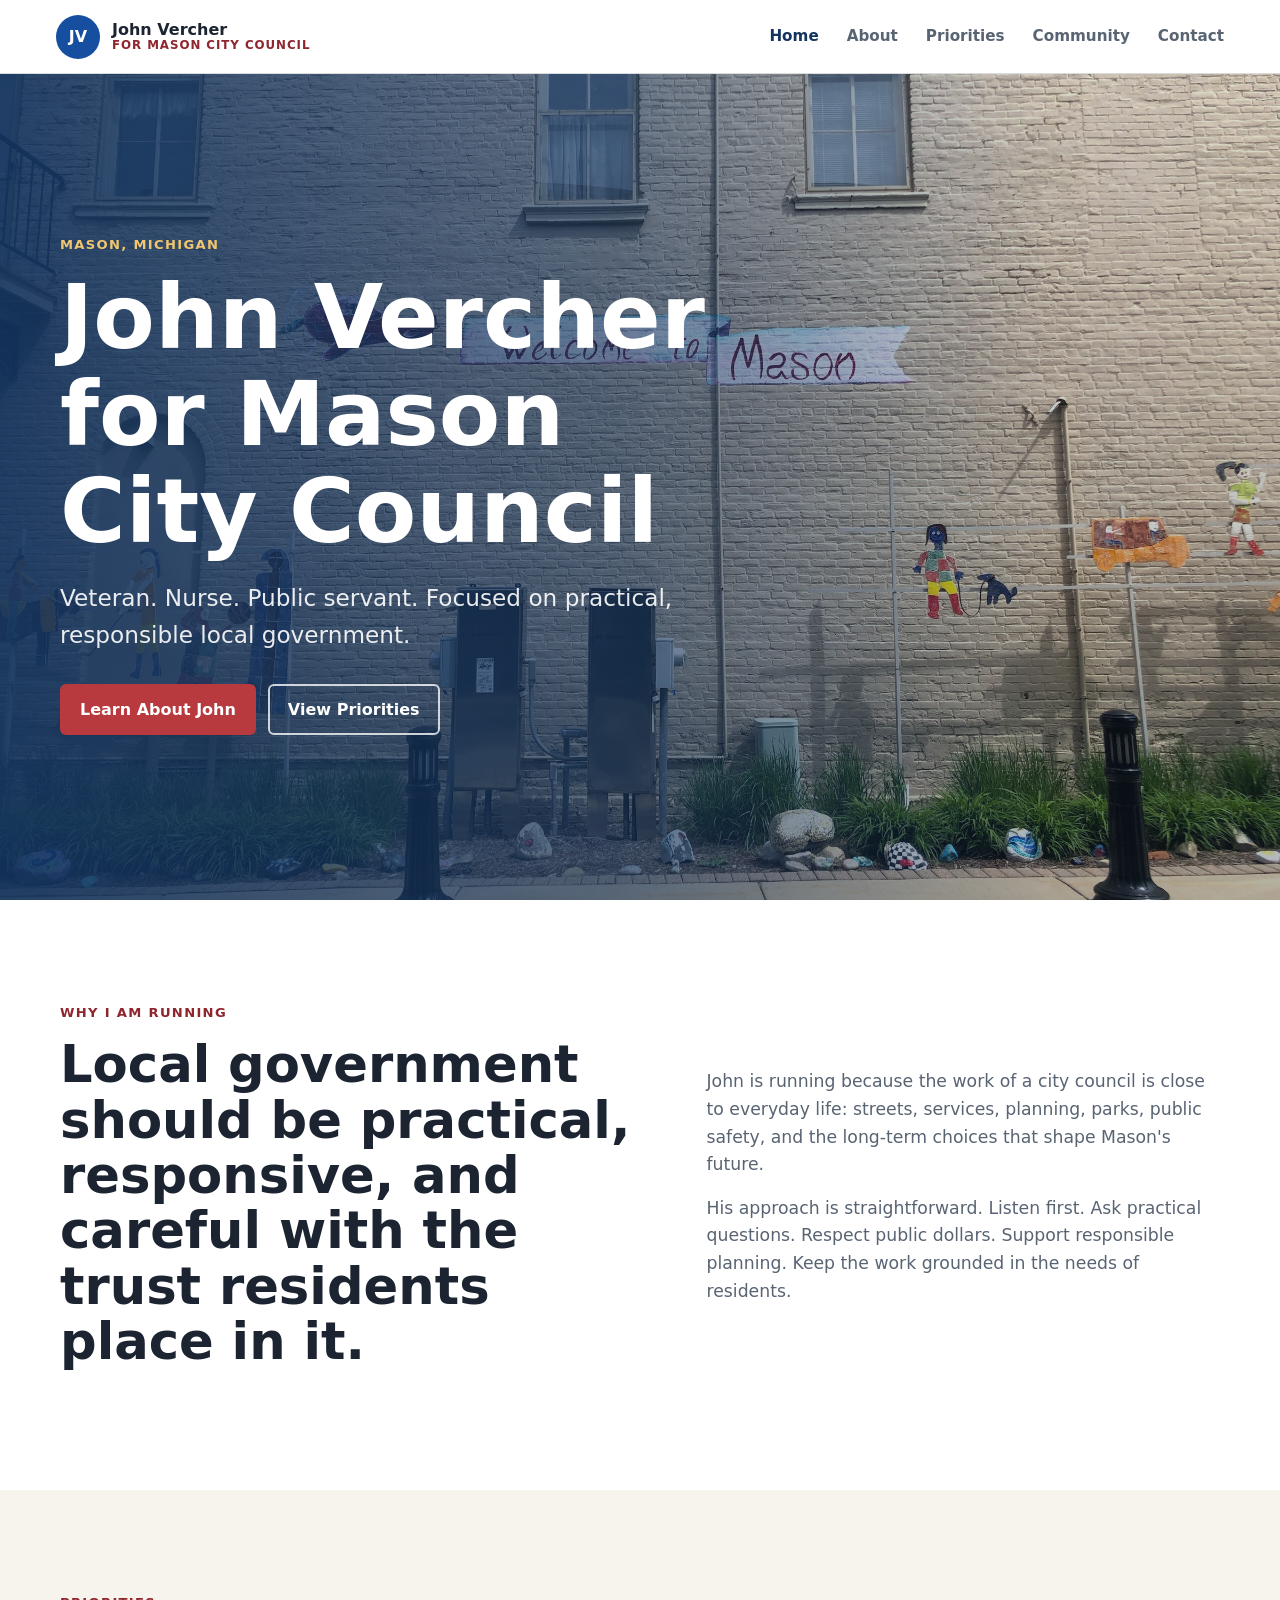
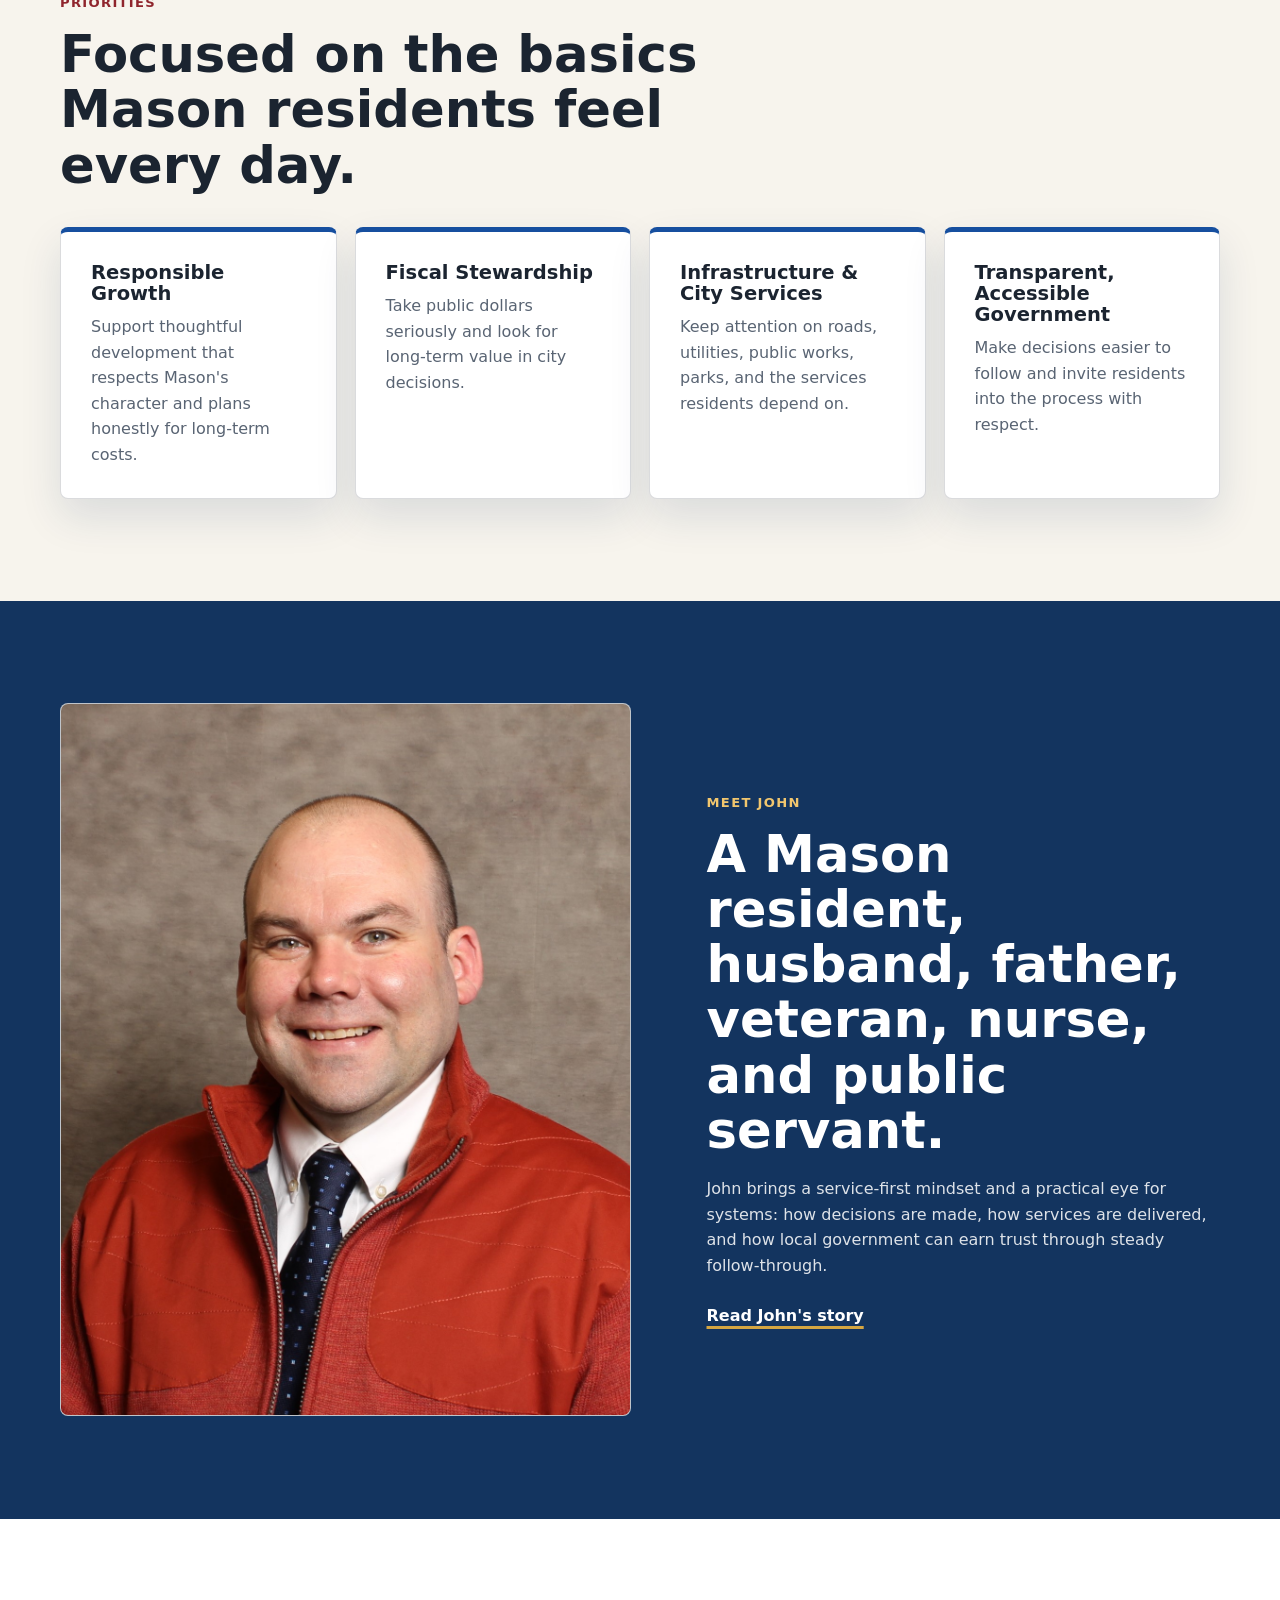
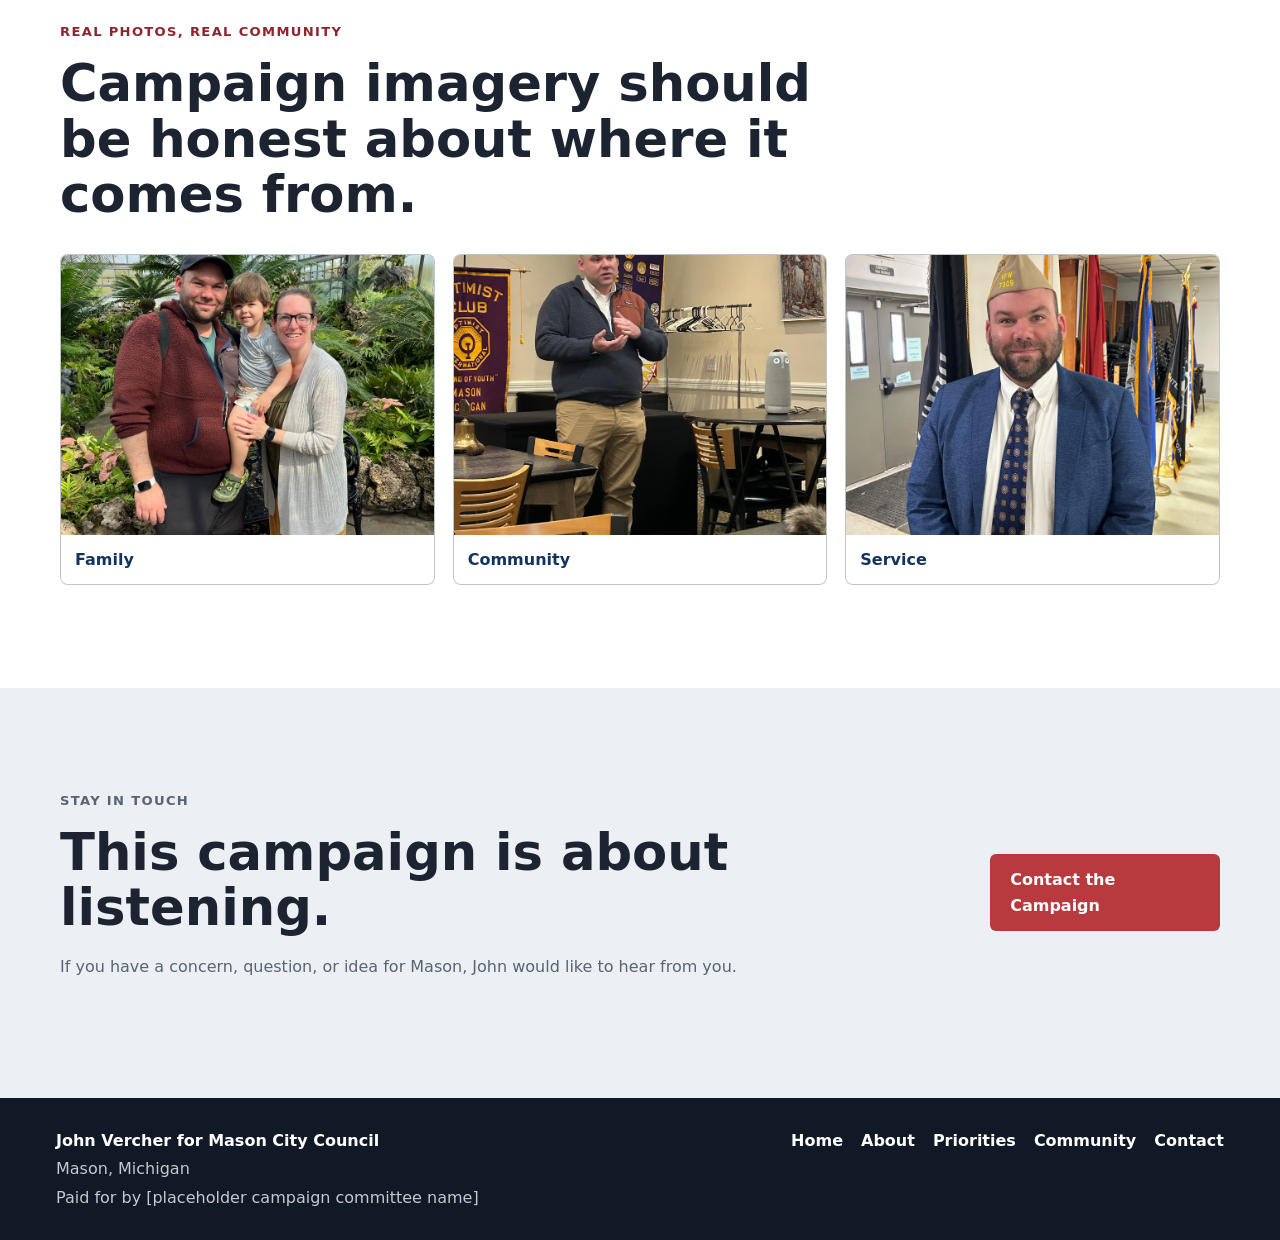
==== index.html @ 8ca31dbc "Build static campaign website" ====
<!doctype html>
<html lang="en">
  <head>
    <meta charset="utf-8">
    <meta name="viewport" content="width=device-width, initial-scale=1">
    <title>John Vercher for Mason City Council</title>
    <meta name="description" content="John Vercher is running for Mason City Council with a practical focus on service, responsible growth, fiscal stewardship, and accessible local government.">
    <meta property="og:title" content="John Vercher for Mason City Council">
    <meta property="og:description" content="Veteran. Nurse. Public servant. Focused on practical, responsible local government in Mason, Michigan.">
    <meta property="og:type" content="website">
    <meta property="og:image" content="https://johnvercher.com/assets/images/hero/welcome-to-mason-hero.jpg">
    <link rel="canonical" href="https://johnvercher.com/">
    <link rel="stylesheet" href="/css/brand.css?v=20260602b">
    <link rel="stylesheet" href="/css/base.css?v=20260602b">
    <script src="/js/main.js?v=20260602" defer></script>
  </head>
  <body>
    <a class="skip-link" href="#main">Skip to content</a>
    <header class="site-header">
      <a class="brand" href="/" aria-label="John Vercher for Mason City Council home">
        <span class="brand-mark" aria-hidden="true">JV</span>
        <span class="brand-text">
          <strong>John Vercher</strong>
          <small>for Mason City Council</small>
        </span>
      </a>
      <button class="nav-toggle" type="button" aria-expanded="false" aria-controls="site-nav">
        <span class="nav-toggle-bars" aria-hidden="true"></span>
        <span class="sr-only">Menu</span>
      </button>
      <nav id="site-nav" class="site-nav" aria-label="Primary navigation">
        <a aria-current="page" href="/">Home</a>
        <a href="/about.html">About</a>
        <a href="/priorities.html">Priorities</a>
        <a href="/community.html">Community</a>
        <a href="/contact.html">Contact</a>
      </nav>
    </header>

    <main id="main">
      <section class="hero hero-home">
        <div class="hero-photo" role="img" aria-label="A welcome to Mason sign in Mason, Michigan"></div>
        <div class="hero-shade"></div>
        <div class="hero-content">
          <p class="eyebrow">Mason, Michigan</p>
          <h1>John Vercher for Mason City Council</h1>
          <p class="hero-lede">Veteran. Nurse. Public servant. Focused on practical, responsible local government.</p>
          <div class="button-row" aria-label="Campaign links">
            <a class="button button-primary" href="/about.html">Learn About John</a>
            <a class="button button-secondary" href="/priorities.html">View Priorities</a>
          </div>
        </div>
      </section>

      <section class="section section-light">
        <div class="container split">
          <div>
            <p class="eyebrow">Why I am running</p>
            <h2>Local government should be practical, responsive, and careful with the trust residents place in it.</h2>
          </div>
          <div class="prose">
            <p>John is running because the work of a city council is close to everyday life: streets, services, planning, parks, public safety, and the long-term choices that shape Mason's future.</p>
            <p>His approach is straightforward. Listen first. Ask practical questions. Respect public dollars. Support responsible planning. Keep the work grounded in the needs of residents.</p>
          </div>
        </div>
      </section>

      <section class="section">
        <div class="container">
          <div class="section-heading">
            <p class="eyebrow">Priorities</p>
            <h2>Focused on the basics Mason residents feel every day.</h2>
          </div>
          <div class="card-grid four">
            <article class="card priority-card">
              <h3>Responsible Growth</h3>
              <p>Support thoughtful development that respects Mason's character and plans honestly for long-term costs.</p>
            </article>
            <article class="card priority-card">
              <h3>Fiscal Stewardship</h3>
              <p>Take public dollars seriously and look for long-term value in city decisions.</p>
            </article>
            <article class="card priority-card">
              <h3>Infrastructure & City Services</h3>
              <p>Keep attention on roads, utilities, public works, parks, and the services residents depend on.</p>
            </article>
            <article class="card priority-card">
              <h3>Transparent, Accessible Government</h3>
              <p>Make decisions easier to follow and invite residents into the process with respect.</p>
            </article>
          </div>
        </div>
      </section>

      <section class="section section-blue">
        <div class="container feature">
          <div class="photo-frame portrait-frame" data-placeholder="John Vercher campaign portrait">
            <img src="/assets/images/john/john-professional-profile-picture.JPG" alt="John Vercher, candidate for Mason City Council">
          </div>
          <div>
            <p class="eyebrow">Meet John</p>
            <h2>A Mason resident, husband, father, veteran, nurse, and public servant.</h2>
            <p>John brings a service-first mindset and a practical eye for systems: how decisions are made, how services are delivered, and how local government can earn trust through steady follow-through.</p>
            <a class="text-link light" href="/about.html">Read John's story</a>
          </div>
        </div>
      </section>

      <section class="section section-light">
        <div class="container">
          <div class="section-heading">
            <p class="eyebrow">Real photos, real community</p>
            <h2>Campaign imagery should be honest about where it comes from.</h2>
          </div>
          <div class="photo-strip">
            <figure data-placeholder="John Vercher with family">
              <img src="/assets/images/family/family-detroit-garden.jpg" alt="John Vercher with his family">
              <figcaption>Family</figcaption>
            </figure>
            <figure data-placeholder="John Vercher at a community event">
              <img src="/assets/images/community/john-presenting-optimist-club.jpg" alt="John Vercher presenting at a community event">
              <figcaption>Community</figcaption>
            </figure>
            <figure data-placeholder="John Vercher at a veteran event">
              <img src="/assets/images/vfw/john-vfw-event.jpg" alt="John Vercher at a veteran community event">
              <figcaption>Service</figcaption>
            </figure>
          </div>
        </div>
      </section>

      <section class="section cta">
        <div class="container cta-inner">
          <div>
            <p class="eyebrow">Stay in touch</p>
            <h2>This campaign is about listening.</h2>
            <p>If you have a concern, question, or idea for Mason, John would like to hear from you.</p>
          </div>
          <a class="button button-primary" href="/contact.html">Contact the Campaign</a>
        </div>
      </section>
    </main>

    <footer class="site-footer">
      <div>
        <strong>John Vercher for Mason City Council</strong>
        <span>Mason, Michigan</span>
        <span>Paid for by [placeholder campaign committee name]</span>
      </div>
      <nav aria-label="Footer navigation">
        <a href="/">Home</a>
        <a href="/about.html">About</a>
        <a href="/priorities.html">Priorities</a>
        <a href="/community.html">Community</a>
        <a href="/contact.html">Contact</a>
      </nav>
    </footer>
  </body>
</html>
---- css/brand.css ----
:root {
  color-scheme: light;
  --color-ink: #1b2430;
  --color-muted: #596473;
  --color-blue: #164f9f;
  --color-blue-dark: #13345f;
  --color-red: #b83a3f;
  --color-red-dark: #8f252d;
  --color-gold: #d5a642;
  --color-green: #496b57;
  --color-paper: #f7f4ed;
  --color-soft: #eceff3;
  --color-white: #ffffff;
  --color-line: rgba(27, 36, 48, 0.16);
  --shadow-soft: 0 18px 42px rgba(19, 52, 95, 0.12);
  --font-sans: ui-sans-serif, system-ui, -apple-system, BlinkMacSystemFont, "Segoe UI", sans-serif;
  --radius: 8px;
  --container: 1160px;
}
---- css/base.css ----
* {
  box-sizing: border-box;
}

html {
  scroll-behavior: smooth;
}

body {
  margin: 0;
  background: var(--color-paper);
  color: var(--color-ink);
  font-family: var(--font-sans);
  line-height: 1.6;
}

body.nav-open {
  overflow: hidden;
}

img {
  display: block;
  max-width: 100%;
}

a {
  color: inherit;
}

a:hover {
  color: var(--color-blue);
}

:focus-visible {
  outline: 3px solid rgba(213, 166, 66, 0.75);
  outline-offset: 4px;
}

h1,
h2,
h3,
p {
  margin-top: 0;
}

h1,
h2,
h3 {
  color: var(--color-ink);
  line-height: 1.08;
}

h1 {
  font-size: clamp(2.55rem, 7vw, 5.6rem);
  margin-bottom: 20px;
  max-width: 11ch;
}

h2 {
  font-size: clamp(1.9rem, 4vw, 3.25rem);
  margin-bottom: 18px;
}

h3 {
  font-size: 1.22rem;
  margin-bottom: 10px;
}

p {
  margin-bottom: 16px;
}

ul {
  margin: 0;
  padding-left: 1.2rem;
}

li + li {
  margin-top: 8px;
}

input,
select,
textarea,
button {
  font: inherit;
}

input,
select,
textarea {
  border: 1px solid var(--color-line);
  border-radius: 6px;
  color: var(--color-ink);
  min-height: 48px;
  padding: 10px 12px;
  width: 100%;
}

textarea {
  resize: vertical;
}

label {
  color: var(--color-blue-dark);
  font-weight: 800;
}

.sr-only {
  clip: rect(0, 0, 0, 0);
  border: 0;
  height: 1px;
  margin: -1px;
  overflow: hidden;
  padding: 0;
  position: absolute;
  white-space: nowrap;
  width: 1px;
}

.skip-link {
  background: var(--color-blue-dark);
  color: var(--color-white);
  font-weight: 800;
  left: 16px;
  padding: 10px 14px;
  position: fixed;
  top: 12px;
  transform: translateY(-140%);
  z-index: 100;
}

.skip-link:focus {
  transform: translateY(0);
}

.site-header {
  align-items: center;
  background: rgba(255, 255, 255, 0.96);
  border-bottom: 1px solid var(--color-line);
  display: flex;
  gap: 20px;
  justify-content: space-between;
  min-height: 74px;
  padding: 12px clamp(18px, 5vw, 56px);
  position: sticky;
  top: 0;
  z-index: 30;
}

.brand {
  align-items: center;
  display: inline-flex;
  gap: 12px;
  text-decoration: none;
}

.brand-mark {
  align-items: center;
  background: var(--color-blue);
  border-radius: 50%;
  color: var(--color-white);
  display: inline-flex;
  font-weight: 900;
  height: 44px;
  justify-content: center;
  width: 44px;
}

.brand-text strong,
.brand-text small {
  display: block;
}

.brand-text strong {
  color: var(--color-ink);
  line-height: 1.1;
}

.brand-text small {
  color: var(--color-red-dark);
  font-size: 0.74rem;
  font-weight: 900;
  letter-spacing: 0.08em;
  line-height: 1.2;
  text-transform: uppercase;
}

.site-nav {
  align-items: center;
  display: flex;
  flex-wrap: wrap;
  gap: clamp(12px, 2.5vw, 28px);
  justify-content: flex-end;
}

.site-nav a {
  color: var(--color-muted);
  font-size: 0.95rem;
  font-weight: 800;
  text-decoration: none;
}

.site-nav a[aria-current="page"],
.site-nav a:hover {
  color: var(--color-blue-dark);
}

.nav-toggle {
  background: var(--color-white);
  border: 1px solid var(--color-line);
  border-radius: 6px;
  color: var(--color-blue-dark);
  display: none;
  height: 44px;
  padding: 0;
  width: 44px;
}

.nav-toggle-bars,
.nav-toggle-bars::before,
.nav-toggle-bars::after {
  background: currentColor;
  display: block;
  height: 2px;
  margin: auto;
  position: relative;
  width: 20px;
}

.nav-toggle-bars::before,
.nav-toggle-bars::after {
  content: "";
  position: absolute;
}

.nav-toggle-bars::before {
  top: -6px;
}

.nav-toggle-bars::after {
  top: 6px;
}

.container {
  margin: 0 auto;
  max-width: var(--container);
  width: min(calc(100% - 36px), var(--container));
}

.narrow {
  max-width: 820px;
}

.section {
  padding: clamp(58px, 8vw, 104px) 0;
}

.section-light {
  background: var(--color-white);
}

.section-blue {
  background: var(--color-blue-dark);
  color: rgba(255, 255, 255, 0.86);
}

.section-blue h1,
.section-blue h2,
.section-blue h3 {
  color: var(--color-white);
}

.section-heading {
  max-width: 760px;
}

.eyebrow {
  color: var(--color-red-dark);
  font-size: 0.82rem;
  font-weight: 900;
  letter-spacing: 0.1em;
  margin-bottom: 14px;
  text-transform: uppercase;
}

.section-blue .eyebrow,
.hero .eyebrow {
  color: #f1c66e;
}

.prose {
  color: var(--color-muted);
  font-size: 1.08rem;
}

.split,
.feature,
.contact-layout {
  align-items: center;
  display: grid;
  gap: clamp(28px, 7vw, 76px);
  grid-template-columns: minmax(0, 1fr) minmax(280px, 0.9fr);
}

.feature.reverse {
  grid-template-columns: minmax(280px, 0.9fr) minmax(0, 1fr);
}

.hero {
  min-height: calc(100svh - 74px);
  overflow: hidden;
  position: relative;
}

.hero-photo,
.hero-shade {
  inset: 0;
  position: absolute;
}

.hero-photo {
  background:
    url("/assets/images/hero/welcome-to-mason-hero.jpg") center / cover no-repeat,
    linear-gradient(135deg, #d6b37b, #315c86);
}

.hero-shade {
  background:
    linear-gradient(90deg, rgba(19, 52, 95, 0.9), rgba(19, 52, 95, 0.58) 48%, rgba(19, 52, 95, 0.08) 82%),
    linear-gradient(0deg, rgba(27, 36, 48, 0.28), rgba(27, 36, 48, 0.08));
}

.hero-content {
  color: var(--color-white);
  margin: 0 auto;
  max-width: var(--container);
  padding: clamp(86px, 15vw, 160px) 0 clamp(58px, 10vw, 96px);
  position: relative;
  width: min(calc(100% - 36px), var(--container));
  z-index: 1;
}

.hero-content h1,
.hero-content h2 {
  color: var(--color-white);
}

.hero-lede,
.page-lede {
  font-size: clamp(1.14rem, 2vw, 1.45rem);
  max-width: 680px;
}

.hero-lede {
  color: rgba(255, 255, 255, 0.9);
  max-width: 720px;
}

.button-row {
  display: flex;
  flex-wrap: wrap;
  gap: 12px;
  margin-top: 30px;
}

.button {
  align-items: center;
  border: 2px solid transparent;
  border-radius: 6px;
  cursor: pointer;
  display: inline-flex;
  font-weight: 900;
  justify-content: center;
  min-height: 48px;
  padding: 11px 18px;
  text-decoration: none;
}

.button-primary {
  background: var(--color-red);
  color: var(--color-white);
}

.button-primary:hover {
  background: var(--color-red-dark);
  color: var(--color-white);
}

.button-secondary {
  border-color: rgba(255, 255, 255, 0.78);
  color: var(--color-white);
}

.button-secondary:hover {
  background: rgba(255, 255, 255, 0.12);
  color: var(--color-white);
}

.card-grid {
  display: grid;
  gap: 18px;
  margin-top: 34px;
}

.card-grid.three {
  grid-template-columns: repeat(3, minmax(0, 1fr));
}

.card-grid.four {
  grid-template-columns: repeat(4, minmax(0, 1fr));
}

.card {
  background: var(--color-white);
  border: 1px solid var(--color-line);
  border-radius: var(--radius);
  box-shadow: var(--shadow-soft);
  padding: clamp(22px, 3vw, 30px);
}

.card p {
  color: var(--color-muted);
  margin-bottom: 0;
}

.priority-card {
  border-top: 5px solid var(--color-blue);
}

.photo-frame,
.gallery-grid figure,
.photo-strip figure {
  background: #dfe4e8;
  border: 1px solid var(--color-line);
  border-radius: var(--radius);
  overflow: hidden;
  position: relative;
}

.photo-frame {
  aspect-ratio: 4 / 3;
  min-height: 260px;
}

.portrait-frame {
  aspect-ratio: 4 / 5;
}

.photo-frame img,
.gallery-grid img,
.photo-strip img {
  height: 100%;
  object-fit: cover;
  width: 100%;
}

.photo-frame.is-missing img,
.gallery-grid figure.is-missing img,
.photo-strip figure.is-missing img {
  display: none;
}

.photo-frame.is-missing::before,
.gallery-grid figure.is-missing::before,
.photo-strip figure.is-missing::before {
  align-items: center;
  color: var(--color-blue-dark);
  content: attr(data-placeholder);
  display: flex;
  font-weight: 900;
  inset: 0;
  justify-content: center;
  min-height: 220px;
  padding: 24px;
  position: absolute;
  text-align: center;
}

.photo-strip figure.is-missing::before,
.gallery-grid figure.is-missing::before {
  bottom: 48px;
}

.text-link {
  color: var(--color-blue-dark);
  display: inline-flex;
  font-weight: 900;
  margin-top: 8px;
  text-decoration-color: var(--color-gold);
  text-decoration-thickness: 3px;
  text-underline-offset: 5px;
}

.text-link.light {
  color: var(--color-white);
}

.photo-strip {
  display: grid;
  gap: 18px;
  grid-template-columns: repeat(3, minmax(0, 1fr));
  margin-top: 32px;
}

figure {
  margin: 0;
}

.photo-strip figure,
.gallery-grid figure {
  display: grid;
  grid-template-rows: 1fr auto;
}

.photo-strip img {
  aspect-ratio: 4 / 3;
}

figcaption {
  background: var(--color-white);
  color: var(--color-blue-dark);
  font-weight: 900;
  padding: 12px 14px;
}

.cta {
  background: var(--color-soft);
}

.cta-inner {
  align-items: center;
  display: flex;
  gap: 24px;
  justify-content: space-between;
}

.cta-inner p {
  color: var(--color-muted);
  max-width: 680px;
}

.page-hero {
  background: var(--color-soft);
  padding: clamp(58px, 9vw, 112px) 0;
}

.page-hero-image {
  background:
    linear-gradient(90deg, rgba(19, 52, 95, 0.92), rgba(19, 52, 95, 0.68)),
    url("/assets/images/hero/welcome-to-mason-hero.jpg") center / cover no-repeat;
  color: rgba(255, 255, 255, 0.88);
}

.page-hero-image h1,
.page-hero-image .page-lede {
  color: var(--color-white);
}

.page-hero .split {
  align-items: center;
}

.priority-list {
  display: grid;
  gap: 20px;
}

.priority-detail {
  background: var(--color-paper);
  border-left: 5px solid var(--color-blue);
  border-radius: var(--radius);
  padding: clamp(22px, 4vw, 34px);
}

.priority-detail h2 {
  font-size: clamp(1.6rem, 3vw, 2.2rem);
}

.priority-detail h3 {
  color: var(--color-red-dark);
  font-size: 1rem;
  margin-top: 20px;
  text-transform: uppercase;
}

.gallery-grid {
  display: grid;
  gap: 18px;
  grid-template-columns: repeat(2, minmax(0, 1fr));
  margin-top: 34px;
}

.gallery-grid img {
  aspect-ratio: 16 / 10;
}

.contact-layout {
  align-items: start;
  grid-template-columns: minmax(240px, 0.65fr) minmax(300px, 1fr);
}

.contact-panel,
.contact-form {
  background: var(--color-white);
  border: 1px solid var(--color-line);
  border-radius: var(--radius);
  box-shadow: var(--shadow-soft);
  padding: clamp(22px, 4vw, 34px);
}

.contact-panel p {
  color: var(--color-muted);
}

.contact-panel a {
  color: var(--color-blue-dark);
  font-weight: 800;
}

.contact-form {
  display: grid;
  gap: 12px;
}

.contact-form button {
  justify-self: start;
  margin-top: 10px;
}

.site-footer {
  background: #111927;
  color: rgba(255, 255, 255, 0.76);
  display: flex;
  gap: 24px;
  justify-content: space-between;
  padding: 30px clamp(18px, 5vw, 56px);
}

.site-footer div,
.site-footer nav {
  display: flex;
  flex-wrap: wrap;
  gap: 10px 18px;
}

.site-footer div {
  flex-direction: column;
  gap: 3px;
}

.site-footer strong,
.site-footer a {
  color: var(--color-white);
}

.site-footer a {
  font-weight: 800;
  text-decoration: none;
}

@media (prefers-reduced-motion: reduce) {
  *,
  *::before,
  *::after {
    animation-duration: 0.01ms !important;
    animation-iteration-count: 1 !important;
    scroll-behavior: auto !important;
    transition-duration: 0.01ms !important;
  }
}

@media (max-width: 980px) {
  .card-grid.four,
  .card-grid.three {
    grid-template-columns: repeat(2, minmax(0, 1fr));
  }
}

@media (max-width: 760px) {
  .site-header {
    align-items: center;
  }

  .nav-toggle {
    display: inline-flex;
  }

  .site-nav {
    align-content: start;
    background: var(--color-white);
    border-top: 1px solid var(--color-line);
    bottom: 0;
    display: none;
    flex-direction: column;
    gap: 0;
    justify-content: start;
    left: 0;
    padding: 20px;
    position: fixed;
    right: 0;
    top: 74px;
  }

  body.nav-open .site-nav {
    display: flex;
  }

  .site-nav a {
    border-bottom: 1px solid var(--color-line);
    font-size: 1.15rem;
    padding: 15px 0;
    width: 100%;
  }

  .split,
  .feature,
  .feature.reverse,
  .contact-layout,
  .card-grid.four,
  .card-grid.three,
  .photo-strip,
  .gallery-grid {
    grid-template-columns: 1fr;
  }

  .hero {
    min-height: auto;
  }

  .hero-shade {
    background: linear-gradient(90deg, rgba(19, 52, 95, 0.92), rgba(19, 52, 95, 0.62));
  }

  .cta-inner,
  .site-footer {
    align-items: flex-start;
    flex-direction: column;
  }

  .button,
  .contact-form button {
    width: 100%;
  }
}
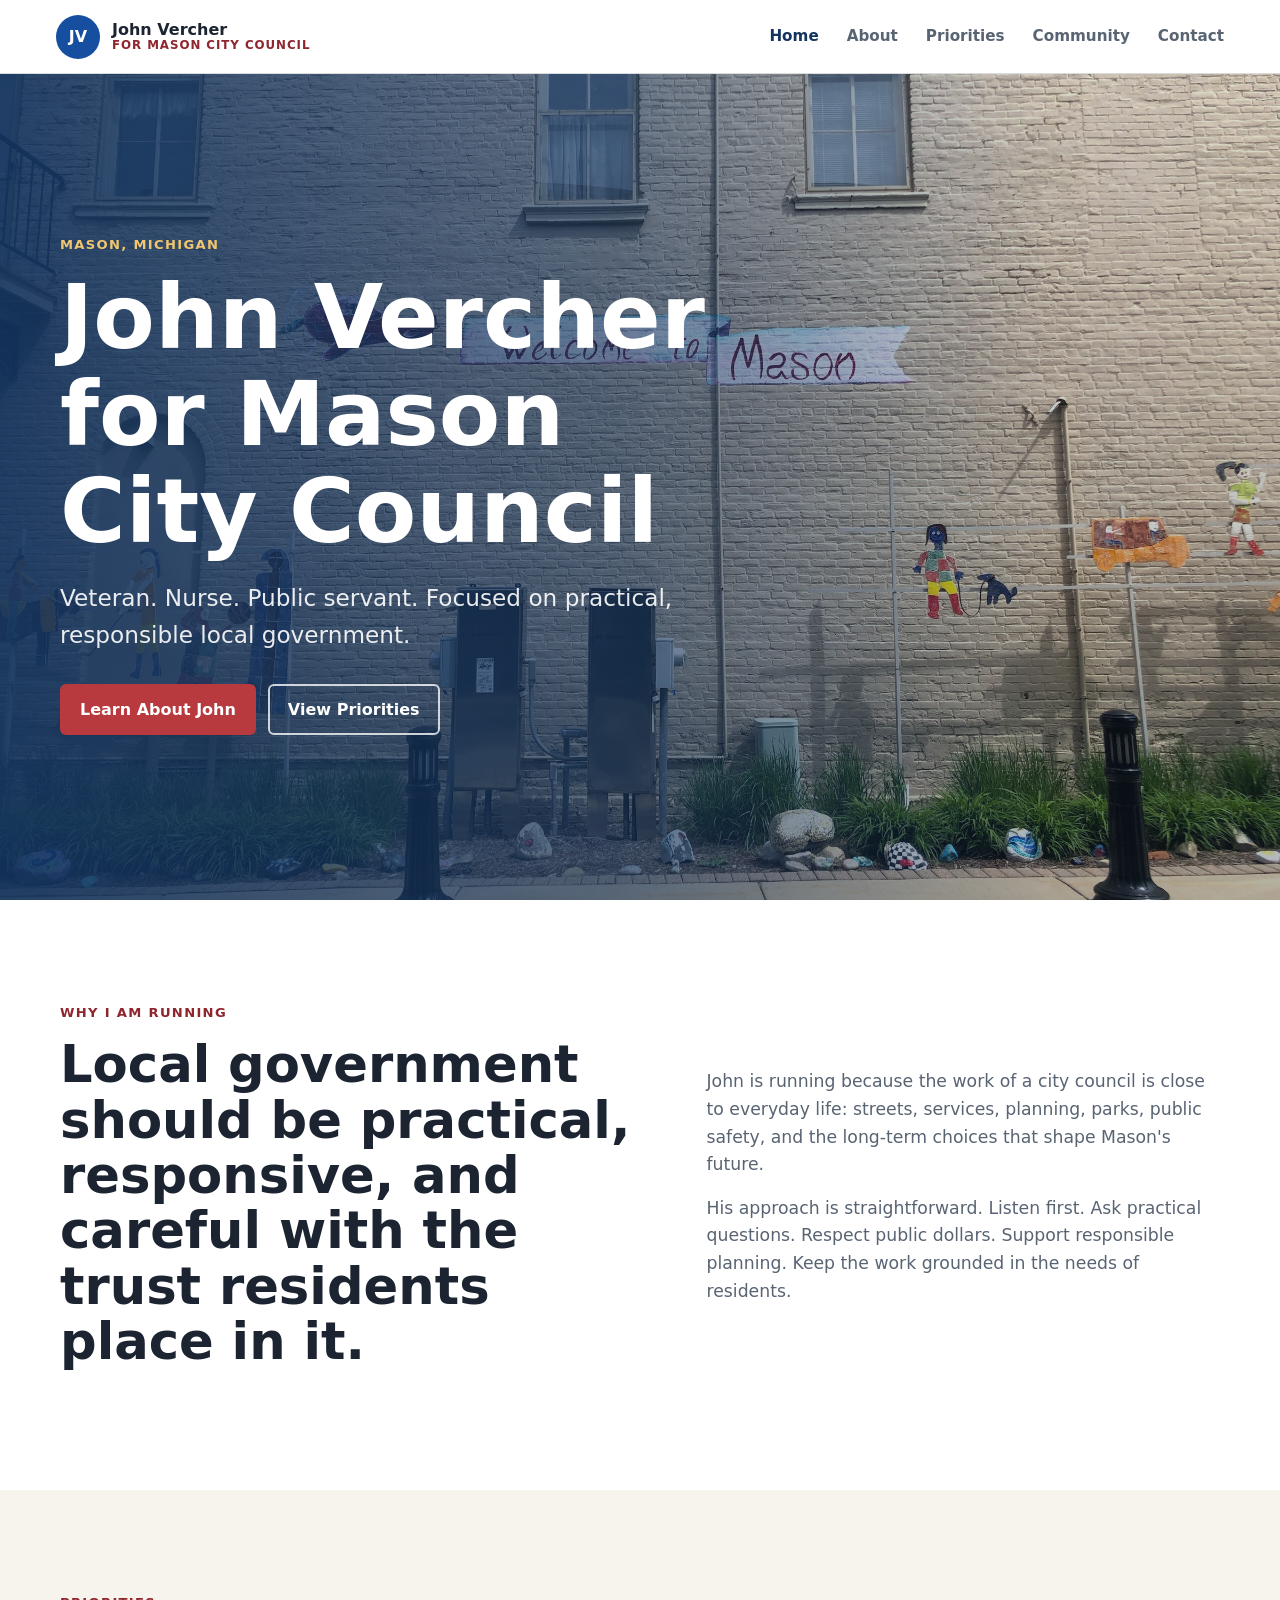
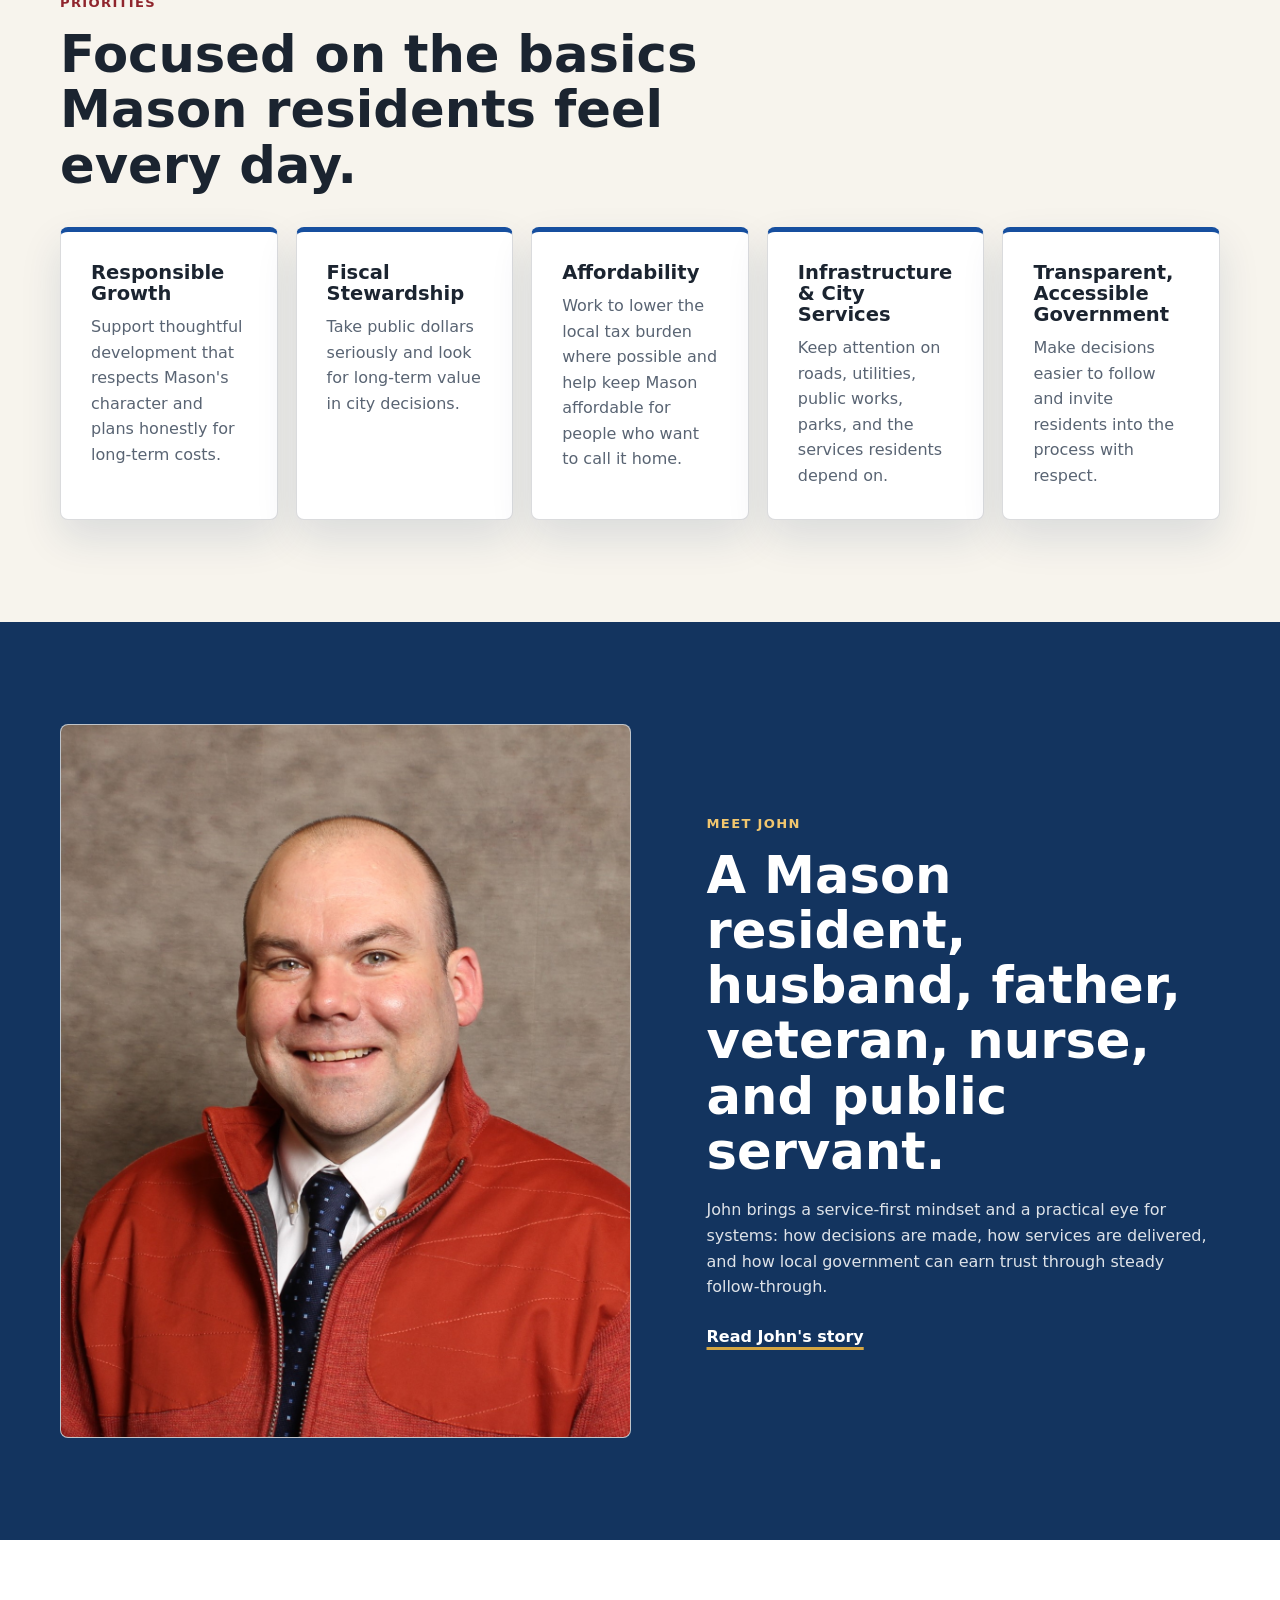
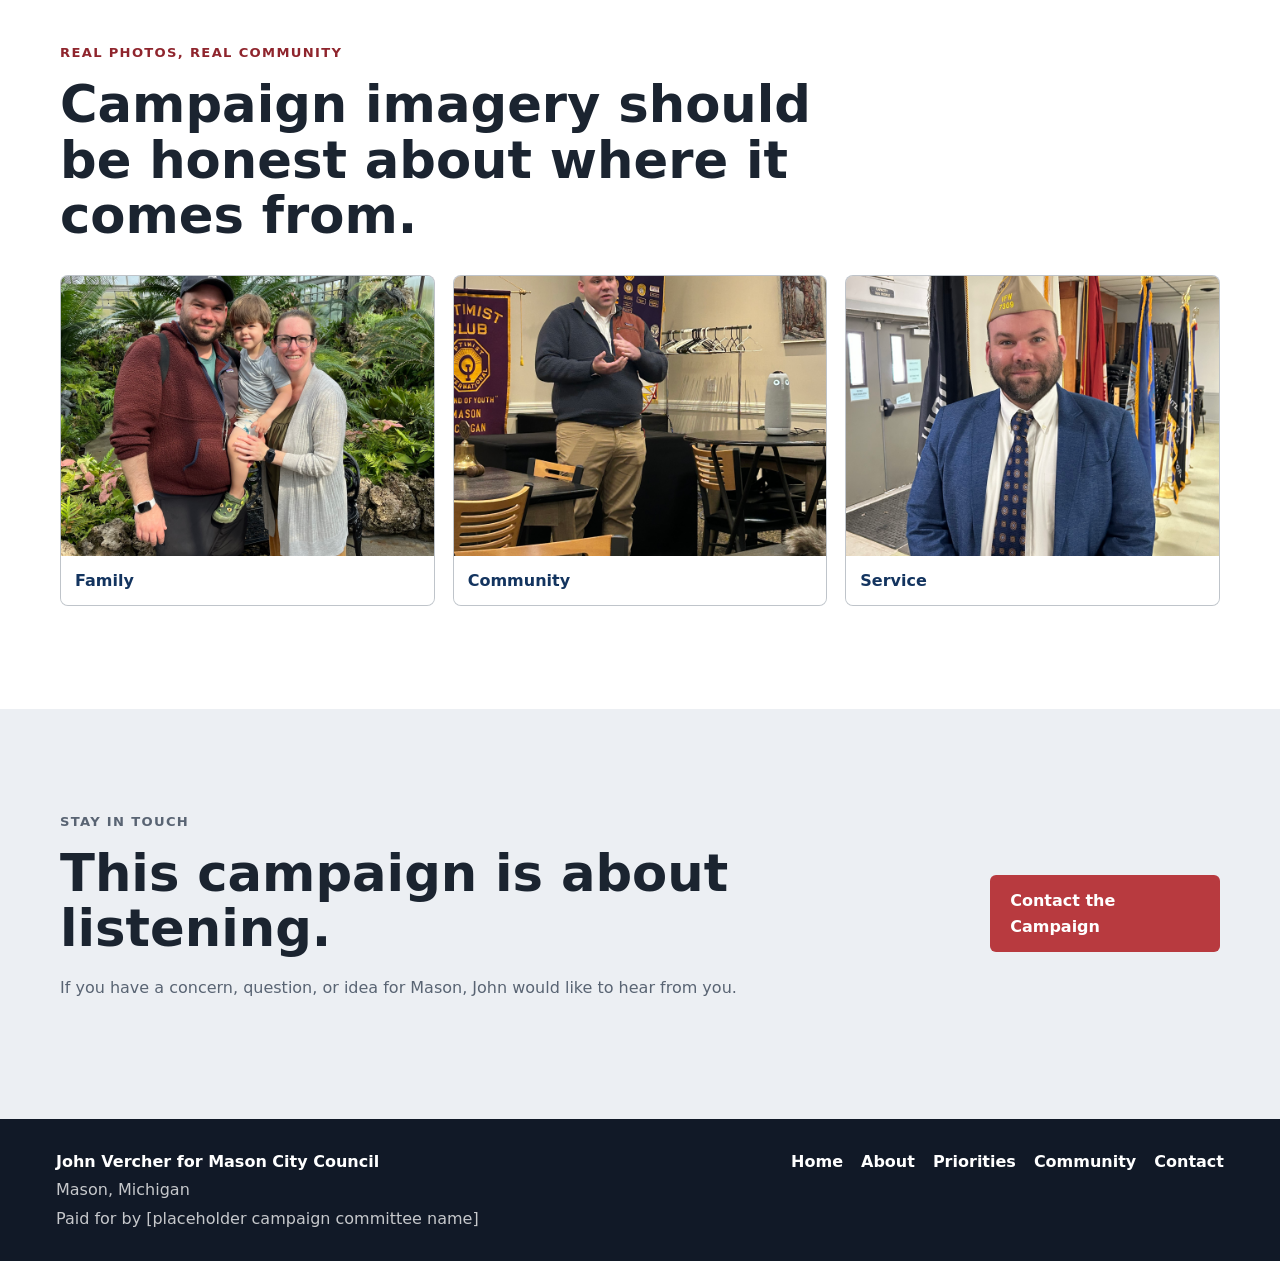
==== commit fdd7f420: "Update campaign copy and photo framing" ====
--- a/index.html
+++ b/index.html
@@ -4,14 +4,14 @@
     <meta charset="utf-8">
     <meta name="viewport" content="width=device-width, initial-scale=1">
     <title>John Vercher for Mason City Council</title>
-    <meta name="description" content="John Vercher is running for Mason City Council with a practical focus on service, responsible growth, fiscal stewardship, and accessible local government.">
+    <meta name="description" content="John Vercher is running for Mason City Council with a practical focus on service, responsible growth, affordability, fiscal stewardship, and accessible local government.">
     <meta property="og:title" content="John Vercher for Mason City Council">
     <meta property="og:description" content="Veteran. Nurse. Public servant. Focused on practical, responsible local government in Mason, Michigan.">
     <meta property="og:type" content="website">
     <meta property="og:image" content="https://johnvercher.com/assets/images/hero/welcome-to-mason-hero.jpg">
     <link rel="canonical" href="https://johnvercher.com/">
-    <link rel="stylesheet" href="/css/brand.css?v=20260602b">
-    <link rel="stylesheet" href="/css/base.css?v=20260602b">
+    <link rel="stylesheet" href="/css/brand.css?v=20260602c">
+    <link rel="stylesheet" href="/css/base.css?v=20260602c">
     <script src="/js/main.js?v=20260602" defer></script>
   </head>
   <body>
@@ -71,7 +71,7 @@
             <p class="eyebrow">Priorities</p>
             <h2>Focused on the basics Mason residents feel every day.</h2>
           </div>
-          <div class="card-grid four">
+          <div class="card-grid priority-preview">
             <article class="card priority-card">
               <h3>Responsible Growth</h3>
               <p>Support thoughtful development that respects Mason's character and plans honestly for long-term costs.</p>
@@ -79,6 +79,10 @@
             <article class="card priority-card">
               <h3>Fiscal Stewardship</h3>
               <p>Take public dollars seriously and look for long-term value in city decisions.</p>
+            </article>
+            <article class="card priority-card">
+              <h3>Affordability</h3>
+              <p>Work to lower the local tax burden where possible and help keep Mason affordable for people who want to call it home.</p>
             </article>
             <article class="card priority-card">
               <h3>Infrastructure & City Services</h3>
--- a/css/base.css
+++ b/css/base.css
@@ -411,6 +411,10 @@
   grid-template-columns: repeat(4, minmax(0, 1fr));
 }
 
+.priority-preview {
+  grid-template-columns: repeat(auto-fit, minmax(210px, 1fr));
+}
+
 .card {
   background: var(--color-white);
   border: 1px solid var(--color-line);
@@ -453,6 +457,14 @@
   height: 100%;
   object-fit: cover;
   width: 100%;
+}
+
+.photo-contain {
+  background: #e8edf1;
+}
+
+.photo-contain img {
+  object-fit: contain;
 }
 
 .photo-frame.is-missing img,
@@ -672,6 +684,7 @@
 
 @media (max-width: 980px) {
   .card-grid.four,
+  .priority-preview,
   .card-grid.three {
     grid-template-columns: repeat(2, minmax(0, 1fr));
   }
@@ -718,6 +731,7 @@
   .feature.reverse,
   .contact-layout,
   .card-grid.four,
+  .priority-preview,
   .card-grid.three,
   .photo-strip,
   .gallery-grid {
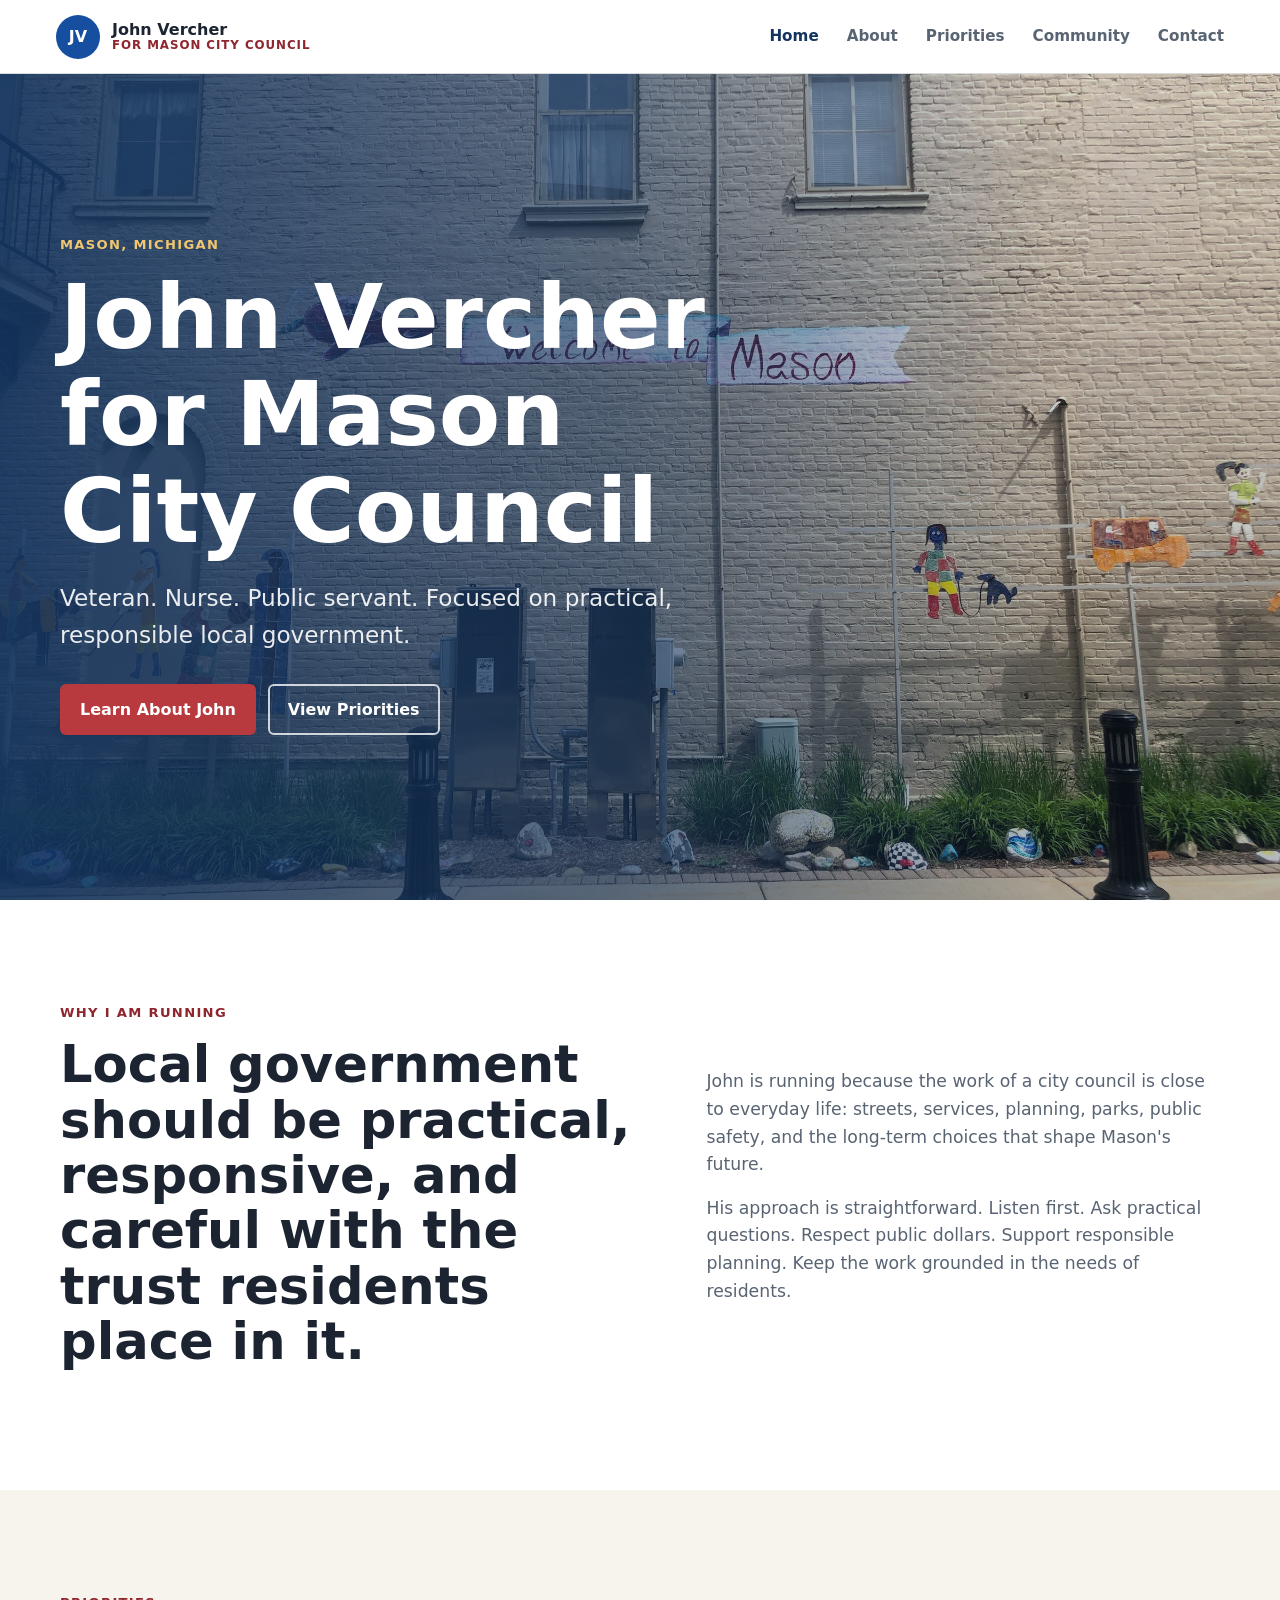
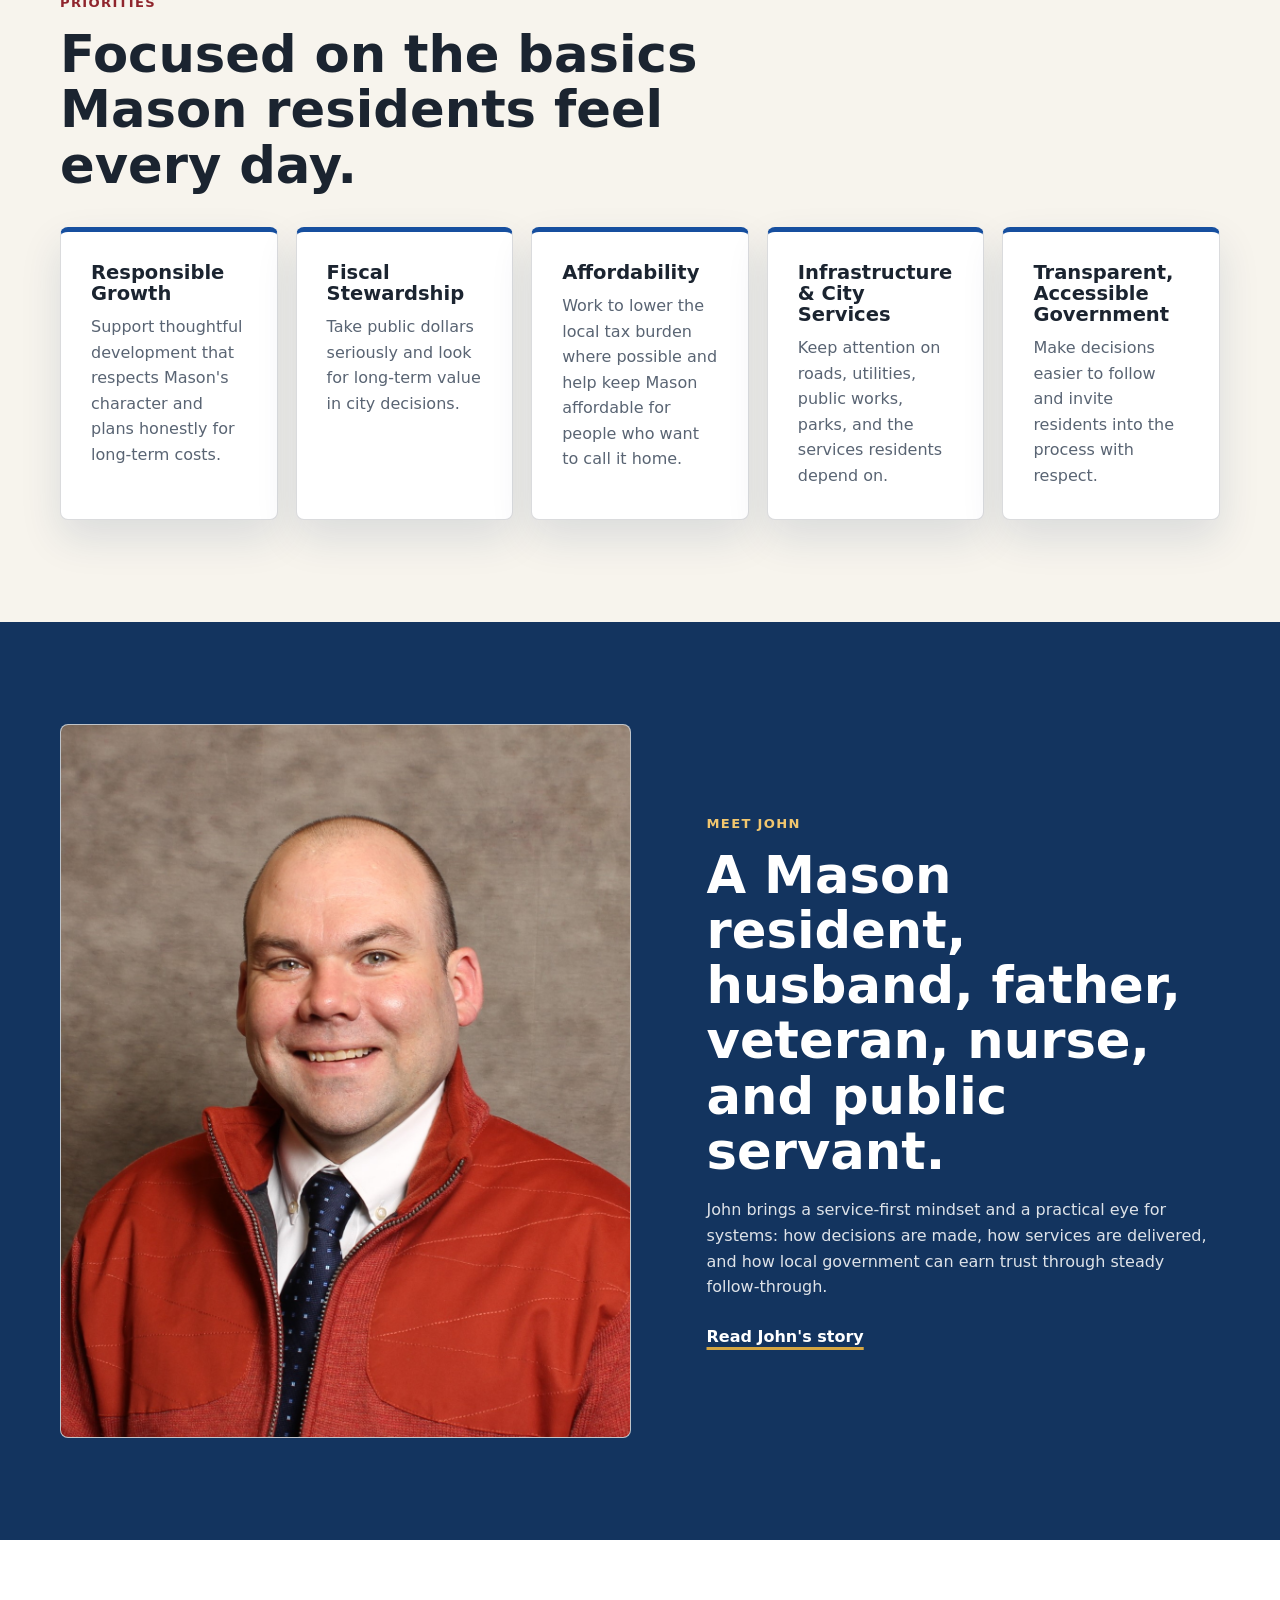
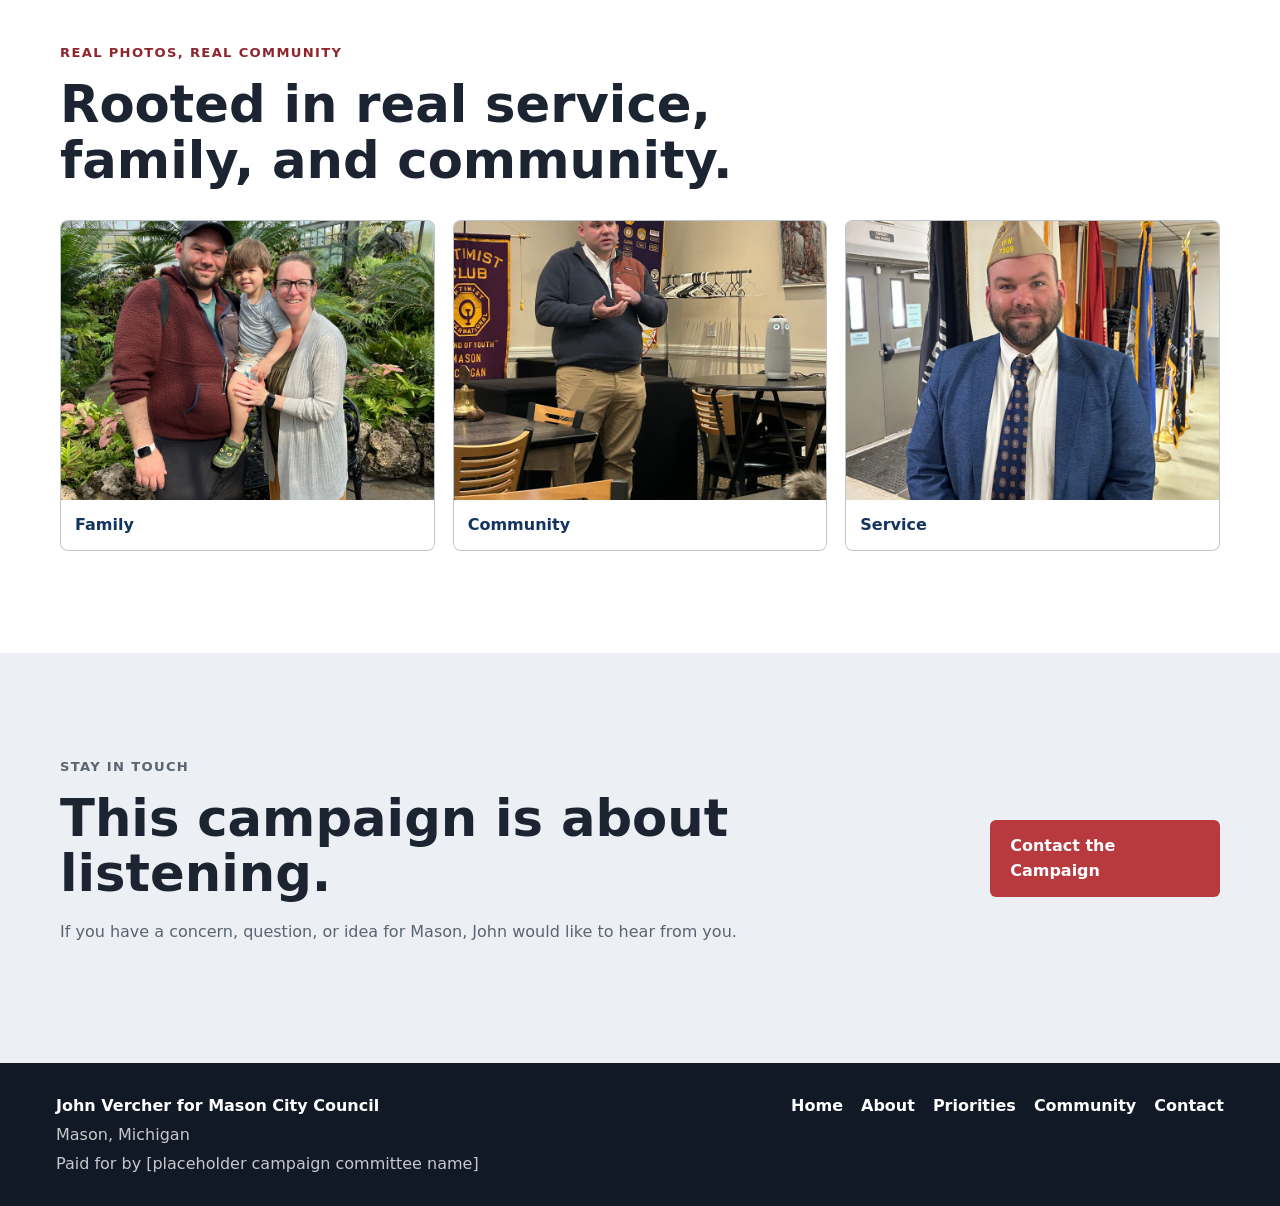
==== commit 620f4be6: "Refine homepage photo section heading" ====
--- a/index.html
+++ b/index.html
@@ -114,7 +114,7 @@
         <div class="container">
           <div class="section-heading">
             <p class="eyebrow">Real photos, real community</p>
-            <h2>Campaign imagery should be honest about where it comes from.</h2>
+            <h2>Rooted in real service, family, and community.</h2>
           </div>
           <div class="photo-strip">
             <figure data-placeholder="John Vercher with family">
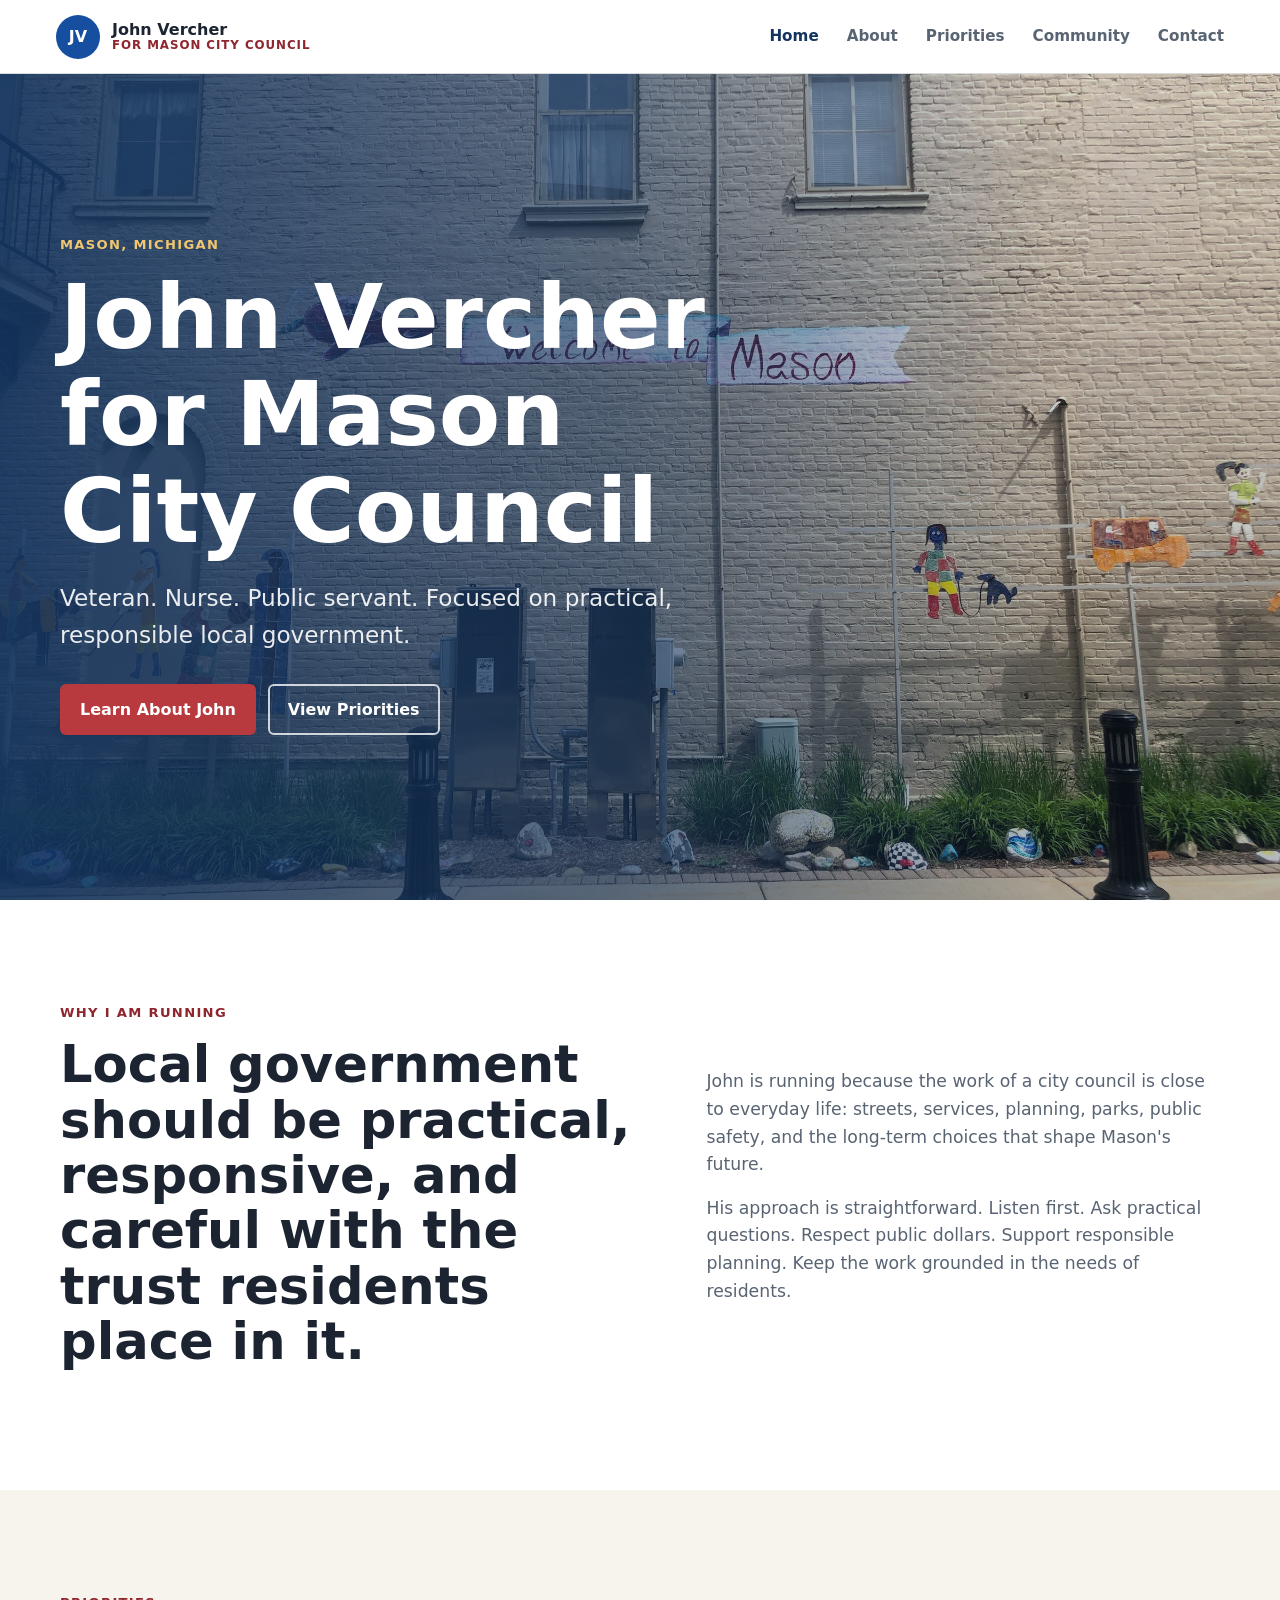
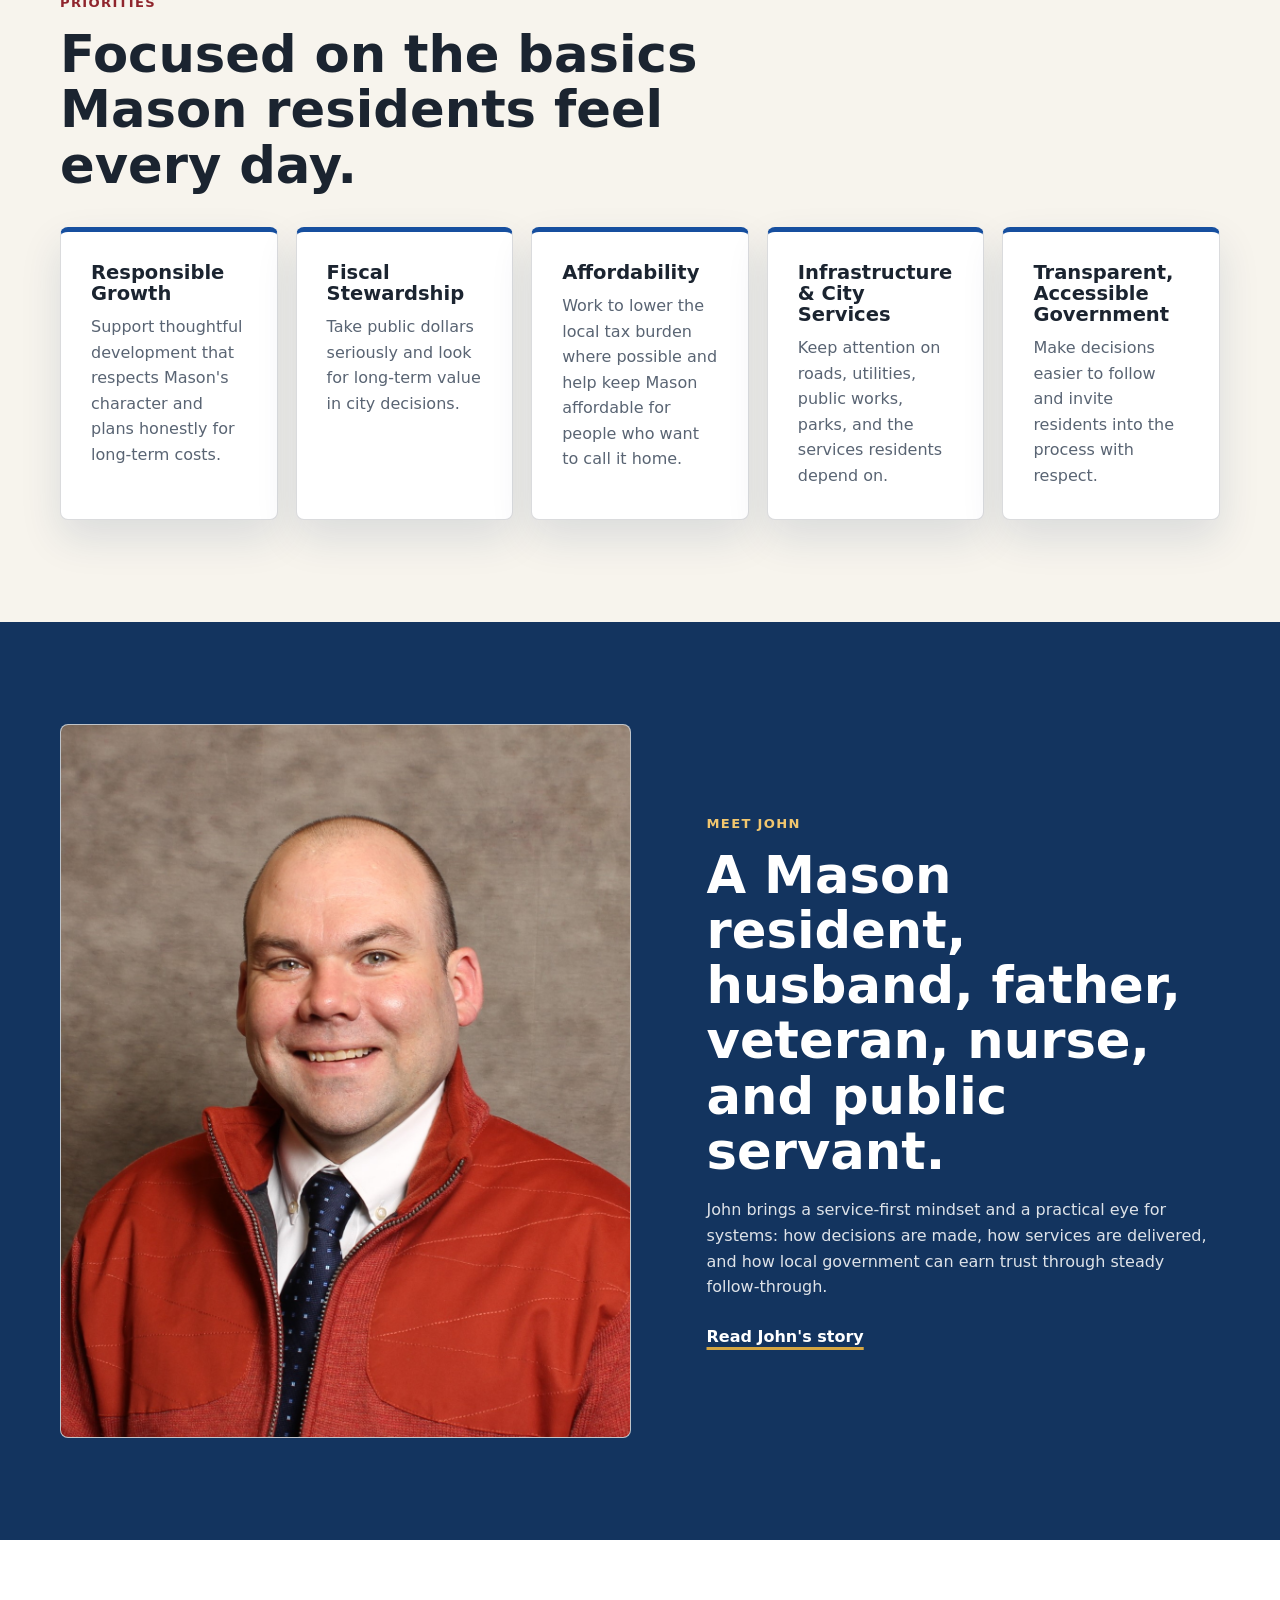
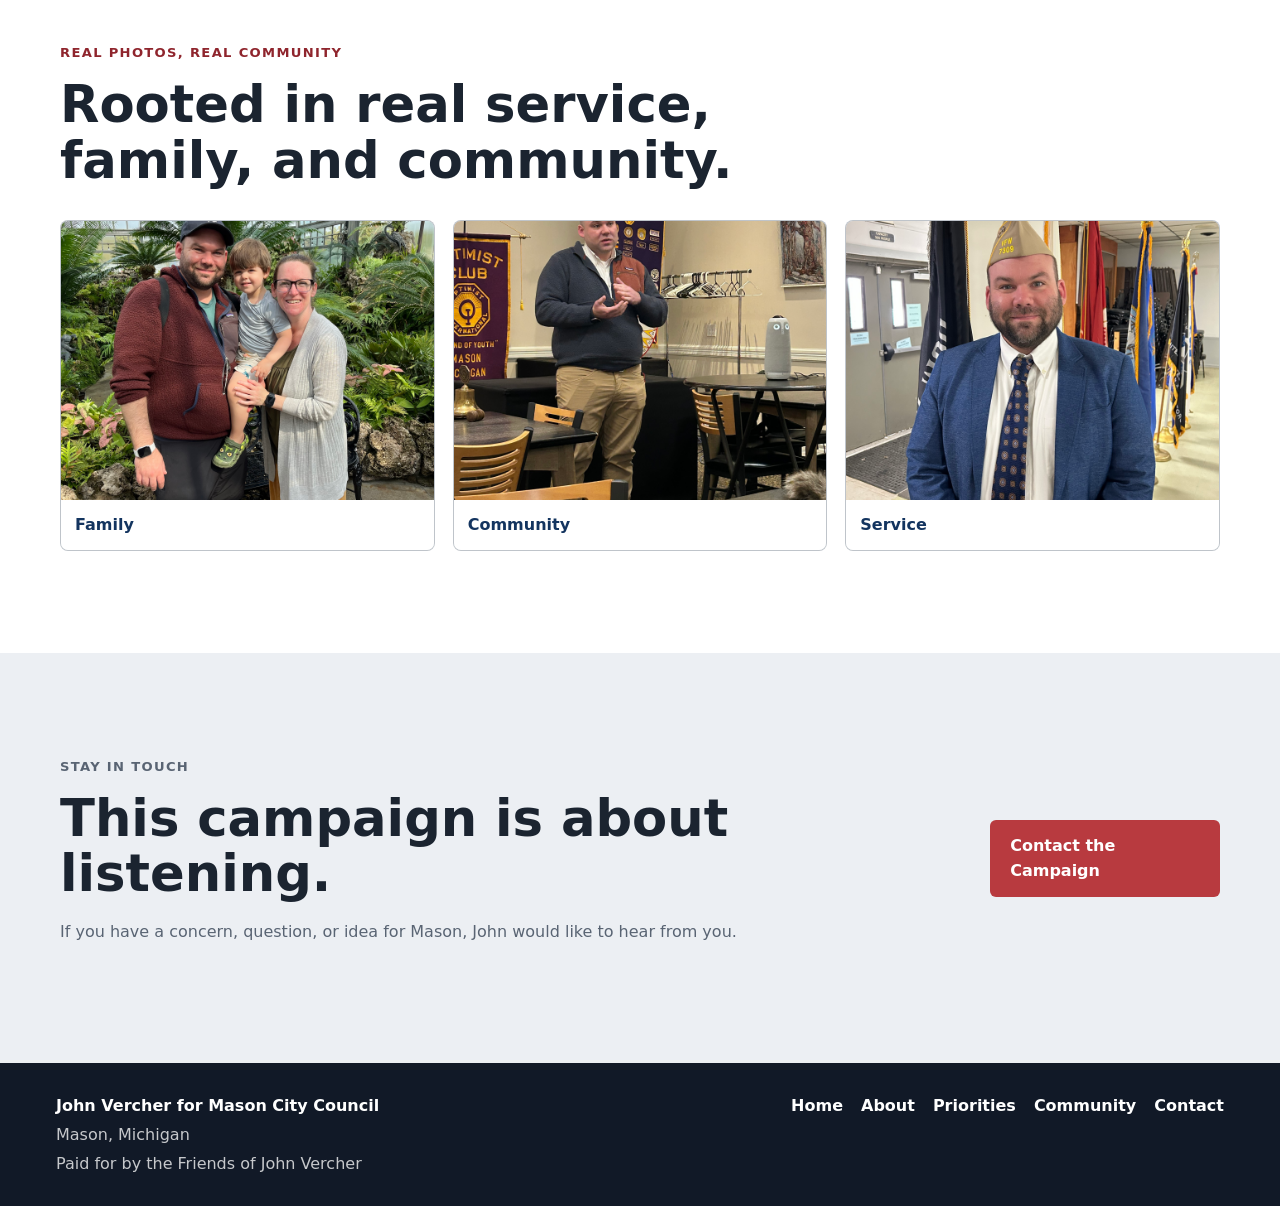
==== commit 13b90337: "Update campaign committee disclaimer" ====
--- a/index.html
+++ b/index.html
@@ -149,7 +149,7 @@
       <div>
         <strong>John Vercher for Mason City Council</strong>
         <span>Mason, Michigan</span>
-        <span>Paid for by [placeholder campaign committee name]</span>
+        <span>Paid for by the Friends of John Vercher</span>
       </div>
       <nav aria-label="Footer navigation">
         <a href="/">Home</a>
